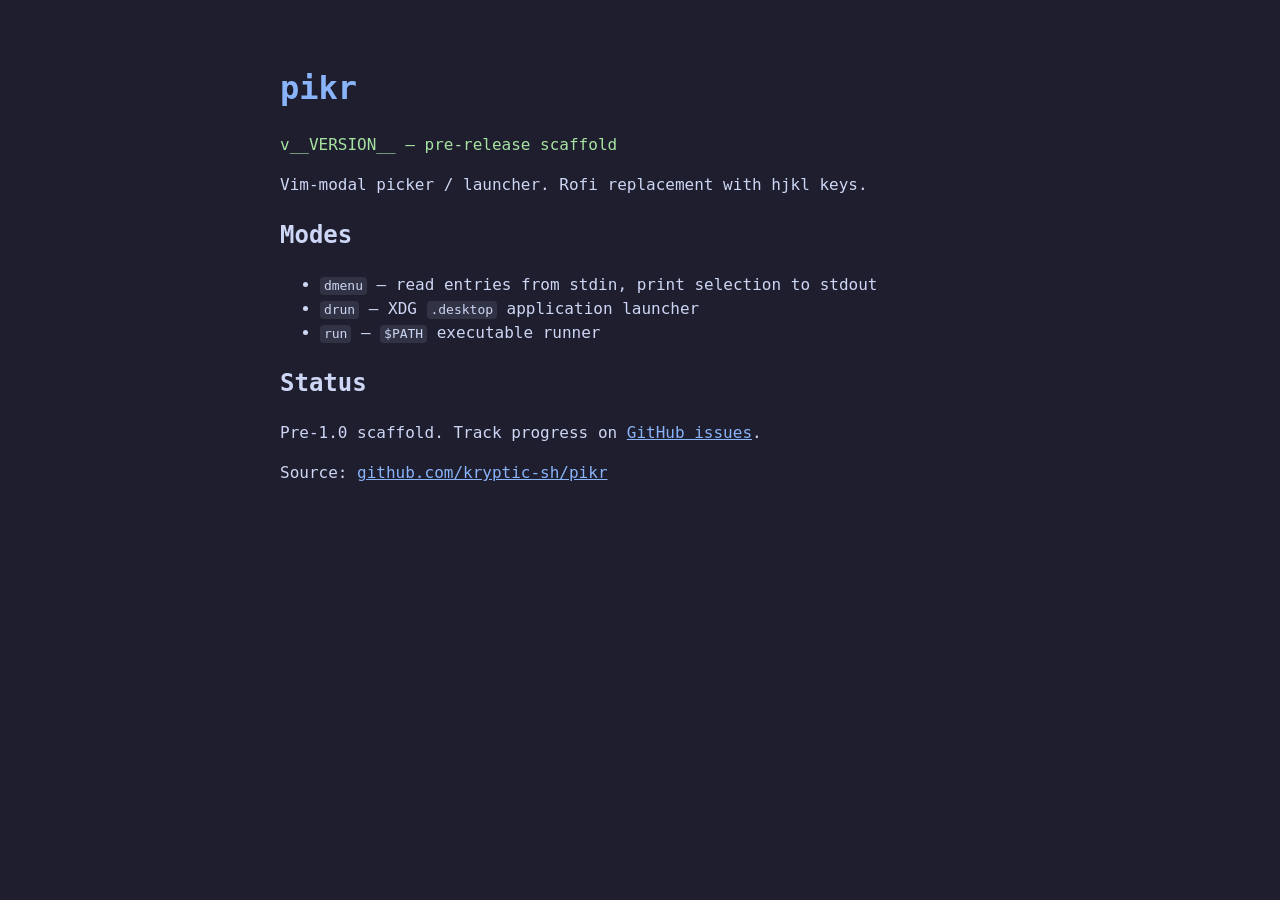
==== web/index.html @ 417a2e1d "ci: port hodl workflows to pikr Mirror the canonical kryptic-sh CI pattern (hodl / inbx / sqeel).  -" ====
<!doctype html>
<html lang="en">
  <head>
    <meta charset="utf-8" />
    <meta name="viewport" content="width=device-width,initial-scale=1" />
    <title>pikr — vim-modal rofi replacement</title>
    <meta
      name="description"
      content="pikr — vim-modal picker / launcher. Rofi replacement with hjkl keys. Wayland + X11."
    />
    <style>
      body {
        font-family:
          ui-monospace, SFMono-Regular, Menlo, Monaco, Consolas, monospace;
        max-width: 720px;
        margin: 4rem auto;
        padding: 0 1rem;
        line-height: 1.5;
        color: #cdd6f4;
        background: #1e1e2e;
      }
      a {
        color: #89b4fa;
      }
      code,
      pre {
        background: #313244;
        padding: 0.1em 0.3em;
        border-radius: 4px;
      }
      pre {
        padding: 1em;
        overflow-x: auto;
      }
      h1 {
        color: #89b4fa;
      }
      .badge {
        color: #a6e3a1;
      }
    </style>
  </head>
  <body>
    <h1>pikr</h1>
    <p class="badge">v__VERSION__ — pre-release scaffold</p>
    <p>Vim-modal picker / launcher. Rofi replacement with hjkl keys.</p>
    <h2>Modes</h2>
    <ul>
      <li><code>dmenu</code> — read entries from stdin, print selection to stdout</li>
      <li><code>drun</code> — XDG <code>.desktop</code> application launcher</li>
      <li><code>run</code> — <code>$PATH</code> executable runner</li>
    </ul>
    <h2>Status</h2>
    <p>
      Pre-1.0 scaffold. Track progress on
      <a href="https://github.com/kryptic-sh/pikr/issues">GitHub issues</a>.
    </p>
    <p>
      Source: <a href="https://github.com/kryptic-sh/pikr">github.com/kryptic-sh/pikr</a>
    </p>
  </body>
</html>
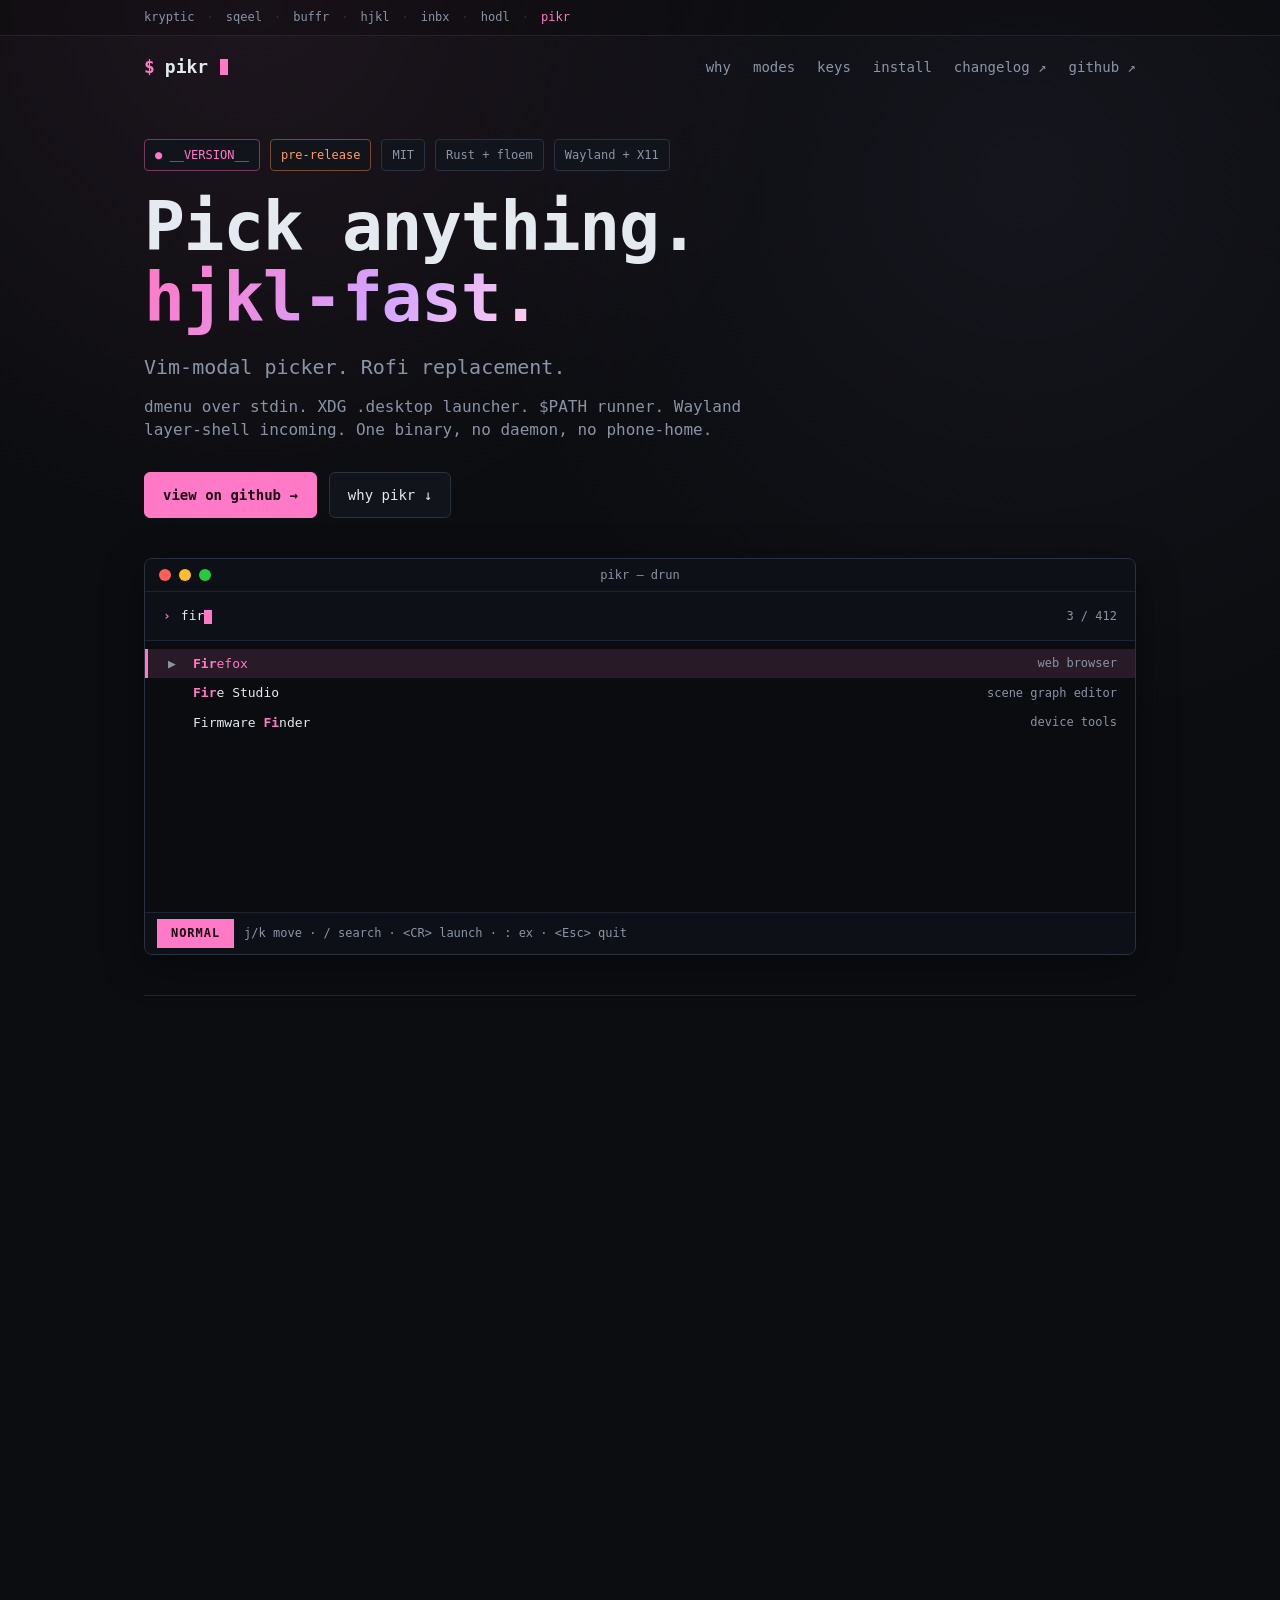
==== commit c3346314: "feat(web): full marketing site Replace minimal stub with the full kryptic-sh project-site shape (mat" ====
--- a/web/index.html
+++ b/web/index.html
@@ -3,60 +3,1123 @@
   <head>
     <meta charset="utf-8" />
     <meta name="viewport" content="width=device-width,initial-scale=1" />
-    <title>pikr — vim-modal rofi replacement</title>
+    <meta name="theme-color" content="#ff79c6" />
+    <title>pikr — vim-modal picker / launcher. Rofi replacement in Rust.</title>
     <meta
       name="description"
-      content="pikr — vim-modal picker / launcher. Rofi replacement with hjkl keys. Wayland + X11."
+      content="pikr — vim-modal picker / launcher. Rofi replacement with hjkl keys. dmenu, XDG .desktop launcher, $PATH runner. Wayland + X11. Floem-rendered. Single binary, no daemon, no telemetry."
     />
+    <meta
+      name="keywords"
+      content="pikr, picker, launcher, rofi, rofi replacement, dmenu, drun, wayland, layer-shell, x11, vim, modal, hjkl, rust, floem, kryptic"
+    />
+    <link rel="canonical" href="https://pikr.kryptic.sh/" />
+    <meta name="robots" content="index, follow" />
+    <meta property="og:title" content="pikr — vim-modal picker / launcher" />
+    <meta
+      property="og:description"
+      content="Rofi replacement with hjkl keys. dmenu, XDG .desktop launcher, $PATH runner. Wayland + X11. Single binary."
+    />
+    <meta property="og:type" content="website" />
+    <meta property="og:url" content="https://pikr.kryptic.sh/" />
+    <meta property="og:site_name" content="pikr" />
+    <meta property="og:image" content="https://pikr.kryptic.sh/og-image.png" />
+    <meta property="og:image:width" content="1200" />
+    <meta property="og:image:height" content="630" />
+    <meta
+      property="og:image:alt"
+      content="pikr — vim-modal picker / launcher. Rust + floem."
+    />
+    <meta name="twitter:card" content="summary_large_image" />
+    <meta name="twitter:title" content="pikr — vim-modal picker / launcher" />
+    <meta
+      name="twitter:description"
+      content="Rofi replacement with hjkl keys. Wayland + X11. Rust + floem."
+    />
+    <meta name="twitter:image" content="https://pikr.kryptic.sh/og-image.png" />
+    <link rel="icon" type="image/svg+xml" href="favicon.svg" />
+    <link rel="alternate icon" type="image/x-icon" href="favicon.ico" />
+    <link rel="apple-touch-icon" href="apple-touch-icon.png" />
+    <link rel="manifest" href="manifest.json" />
+    <script type="application/ld+json">
+      {
+        "@context": "https://schema.org",
+        "@type": "SoftwareApplication",
+        "name": "pikr",
+        "description": "Vim-modal picker / launcher. Rofi replacement with hjkl keys. dmenu, XDG .desktop launcher, $PATH runner. Wayland + X11.",
+        "url": "https://pikr.kryptic.sh/",
+        "applicationCategory": "DeveloperApplication",
+        "operatingSystem": "Linux",
+        "programmingLanguage": "Rust",
+        "license": "https://opensource.org/licenses/MIT",
+        "codeRepository": "https://github.com/kryptic-sh/pikr",
+        "offers": {
+          "@type": "Offer",
+          "price": "0",
+          "priceCurrency": "USD"
+        }
+      }
+    </script>
+    <!-- Google tag (gtag.js) -->
+    <script>
+      (function () {
+        var loaded = false;
+        function loadGA() {
+          if (loaded) return;
+          loaded = true;
+          var s = document.createElement('script');
+          s.async = true;
+          s.src = 'https://www.googletagmanager.com/gtag/js?id=G-1CWEH6CWX8';
+          document.head.appendChild(s);
+          window.dataLayer = window.dataLayer || [];
+          function gtag() {
+            dataLayer.push(arguments);
+          }
+          gtag('js', new Date());
+          gtag('config', 'G-1CWEH6CWX8');
+        }
+        ['pointerdown', 'keydown', 'scroll', 'touchstart'].forEach(
+          function (e) {
+            window.addEventListener(e, loadGA, { once: true, passive: true });
+          }
+        );
+        setTimeout(loadGA, 8000);
+      })();
+    </script>
     <style>
+      :root {
+        --bg: #0b0d10;
+        --bg-alt: #11141a;
+        --panel: #141820;
+        --border: #1f2530;
+        --border-strong: #2a3240;
+        --fg: #e5e9f0;
+        --fg-dim: #8b95a7;
+        --fg-muted: #8a93a4;
+        --accent: #ff79c6;
+        --accent-hover: #ff9cd4;
+        --accent-dim: #7a3a60;
+        --accent-ink: #1a0613;
+        --green: #7ee787;
+        --orange: #ff9e64;
+        --purple: #bb9af7;
+        --blue: #7aa2f7;
+        --red: #f7768e;
+        --yellow: #e0af68;
+        --teal: #73daca;
+        --mono:
+          'Hack', 'JetBrains Mono', 'DejaVu Sans Mono', 'Liberation Mono',
+          monospace;
+        --sans:
+          'Hack', 'JetBrains Mono', 'DejaVu Sans Mono', 'Liberation Mono',
+          monospace;
+      }
+      * {
+        box-sizing: border-box;
+      }
+      html,
       body {
-        font-family:
-          ui-monospace, SFMono-Regular, Menlo, Monaco, Consolas, monospace;
-        max-width: 720px;
-        margin: 4rem auto;
-        padding: 0 1rem;
+        margin: 0;
+        padding: 0;
+      }
+      body {
+        background: var(--bg);
+        color: var(--fg);
+        font-family: var(--sans);
+        font-size: 16px;
+        line-height: 1.6;
+        -webkit-font-smoothing: antialiased;
+        background-image:
+          radial-gradient(
+            circle at 20% 0%,
+            rgba(255, 121, 198, 0.08),
+            transparent 40%
+          ),
+          radial-gradient(
+            circle at 80% 20%,
+            rgba(187, 154, 247, 0.06),
+            transparent 45%
+          );
+      }
+      @media (min-width: 900px) {
+        body {
+          background-attachment: fixed;
+        }
+      }
+      a {
+        color: var(--accent);
+        text-decoration: none;
+      }
+      a:hover {
+        text-decoration: underline;
+      }
+      code,
+      pre,
+      .mono {
+        font-family: var(--mono);
         line-height: 1.5;
-        color: #cdd6f4;
-        background: #1e1e2e;
-      }
-      a {
-        color: #89b4fa;
-      }
-      code,
-      pre {
-        background: #313244;
-        padding: 0.1em 0.3em;
+      }
+
+      .wrap {
+        max-width: 1040px;
+        margin: 0 auto;
+        padding: 0 24px;
+      }
+
+      .siblings {
+        border-bottom: 1px solid var(--border);
+        background: rgba(0, 0, 0, 0.2);
+      }
+      .siblings-inner {
+        max-width: 1040px;
+        margin: 0 auto;
+        padding: 8px 24px;
+        display: flex;
+        flex-wrap: wrap;
+        gap: 8px 12px;
+        font-family: var(--mono);
+        font-size: 12px;
+        color: var(--fg-muted);
+        align-items: center;
+      }
+      .siblings-inner a {
+        color: var(--fg-muted);
+      }
+      .siblings-inner a:hover {
+        color: var(--accent);
+        text-decoration: none;
+      }
+      .siblings-inner .current {
+        color: var(--accent);
+      }
+      .siblings-inner .sep {
+        color: var(--border-strong);
+      }
+      @media (max-width: 560px) {
+        .siblings-inner {
+          gap: 6px 14px;
+          justify-content: center;
+        }
+        .siblings-inner .sep {
+          display: none;
+        }
+      }
+
+      nav.top {
+        display: flex;
+        align-items: center;
+        justify-content: space-between;
+        padding: 20px 24px;
+        max-width: 1040px;
+        margin: 0 auto;
+      }
+      .brand {
+        display: flex;
+        align-items: center;
+        gap: 10px;
+        font-family: var(--mono);
+        font-weight: 700;
+        font-size: 18px;
+        line-height: 1;
+      }
+      .brand .prompt {
+        color: var(--accent);
+      }
+      .brand .cursor {
+        display: inline-block;
+        width: 8px;
+        height: 16px;
+        background: var(--accent);
+        vertical-align: middle;
+        margin-left: 2px;
+        animation: blink 1s steps(1) infinite;
+      }
+      @keyframes blink {
+        50% {
+          opacity: 0;
+        }
+      }
+      nav.top .links {
+        display: flex;
+        gap: 22px;
+        font-size: 14px;
+        color: var(--fg-dim);
+        font-family: var(--mono);
+      }
+      nav.top .links a {
+        color: var(--fg-dim);
+      }
+      nav.top .links a:hover {
+        color: var(--accent);
+        text-decoration: none;
+      }
+      @media (max-width: 560px) {
+        nav.top {
+          flex-wrap: wrap;
+          gap: 12px 16px;
+          padding: 16px 20px;
+          justify-content: center;
+        }
+        nav.top .brand {
+          width: 100%;
+          justify-content: center;
+        }
+        nav.top .links {
+          gap: 14px;
+          flex-wrap: wrap;
+          justify-content: center;
+          width: 100%;
+        }
+      }
+
+      header.hero {
+        padding: 24px 0 40px;
+      }
+      h1 {
+        font-size: clamp(40px, 6vw, 68px);
+        line-height: 1.05;
+        margin: 0 0 20px;
+        font-weight: 700;
+        letter-spacing: -0.02em;
+      }
+      h1 .grad {
+        background: linear-gradient(
+          120deg,
+          var(--accent) 0%,
+          #d4a3ff 60%,
+          #ffd1ec 100%
+        );
+        -webkit-background-clip: text;
+        background-clip: text;
+        color: transparent;
+      }
+      .tagline {
+        font-size: 20px;
+        line-height: 1.4;
+        color: var(--fg-dim);
+        margin: 0 0 14px;
+        max-width: 640px;
+      }
+      .badges {
+        margin-top: 16px;
+        margin-bottom: 20px;
+        display: flex;
+        gap: 10px;
+        flex-wrap: wrap;
+      }
+      .badge {
+        font-family: var(--mono);
+        font-size: 12px;
+        line-height: 1;
+        padding: 9px 10px;
+        border: 1px solid var(--border-strong);
         border-radius: 4px;
-      }
-      pre {
-        padding: 1em;
+        color: var(--fg-dim);
+        background: var(--bg-alt);
+      }
+      .badge.live {
+        color: var(--accent);
+        border-color: var(--accent-dim);
+      }
+      .badge.warn {
+        color: var(--orange);
+        border-color: #7a4a2a;
+      }
+
+      .cta {
+        margin-top: 30px;
+        display: flex;
+        gap: 12px;
+        flex-wrap: wrap;
+      }
+      .btn {
+        font-family: var(--mono);
+        font-size: 14px;
+        font-weight: 500;
+        padding: 11px 18px;
+        border-radius: 6px;
+        border: 1px solid var(--border-strong);
+        color: var(--fg);
+        background: var(--bg-alt);
+        cursor: pointer;
+        transition: all 0.15s;
+        display: inline-flex;
+        align-items: center;
+        gap: 8px;
+      }
+      .btn:hover {
+        border-color: var(--accent);
+        color: var(--accent);
+        text-decoration: none;
+        transform: translateY(-1px);
+      }
+      .btn.primary {
+        background: var(--accent);
+        color: var(--accent-ink);
+        border-color: var(--accent);
+        font-weight: 700;
+      }
+      .btn.primary:hover {
+        background: var(--accent-hover);
+        color: var(--accent-ink);
+        border-color: var(--accent-hover);
+      }
+
+      /* picker mock */
+      .term {
+        background: var(--panel);
+        border: 1px solid var(--border-strong);
+        border-radius: 8px;
+        overflow: hidden;
+        box-shadow:
+          0 10px 40px rgba(0, 0, 0, 0.4),
+          0 0 0 1px rgba(255, 255, 255, 0.02) inset;
+        margin: 40px 0 0;
+      }
+      .term .chrome {
+        position: relative;
+        display: flex;
+        align-items: center;
+        gap: 8px;
+        padding: 10px 14px;
+        background: #0d1016;
+        border-bottom: 1px solid var(--border);
+      }
+      .term .chrome .dot {
+        width: 12px;
+        height: 12px;
+        border-radius: 50%;
+      }
+      .term .chrome .dot.r {
+        background: #ff5f56;
+      }
+      .term .chrome .dot.y {
+        background: #ffbd2e;
+      }
+      .term .chrome .dot.g {
+        background: #27c93f;
+      }
+      .term .titlebar {
+        position: absolute;
+        left: 50%;
+        transform: translateX(-50%);
+        font-family: var(--mono);
+        font-size: 12px;
+        color: var(--fg-muted);
+        pointer-events: none;
+      }
+      .term pre .ok {
+        color: var(--accent);
+      }
+      .term pre .cm {
+        color: var(--fg-muted);
+        font-style: italic;
+      }
+      .install-note {
+        color: var(--fg-muted);
+        margin: 0 0 20px;
+      }
+      .install-sample {
+        margin-top: 20px;
+      }
+      .install-code {
+        margin: 0;
+        padding: 14px 16px;
+        font-size: 13px;
+        line-height: 1.6;
         overflow-x: auto;
-      }
-      h1 {
-        color: #89b4fa;
-      }
-      .badge {
-        color: #a6e3a1;
+        color: var(--fg);
+        font-family: var(--mono);
+      }
+      .term .screen {
+        background: #0a0c10;
+        color: #d6e0ee;
+        padding: 0;
+        font-family: var(--mono);
+        font-size: 13px;
+        line-height: 1.5;
+        min-height: 320px;
+      }
+      .picker-input {
+        display: flex;
+        align-items: center;
+        gap: 10px;
+        padding: 14px 18px;
+        border-bottom: 1px solid var(--border);
+        background: #0d1016;
+      }
+      .picker-input .prompt {
+        color: var(--accent);
+        font-weight: 700;
+      }
+      .picker-input .query {
+        color: var(--fg);
+        flex: 1;
+      }
+      .picker-input .cur {
+        display: inline-block;
+        width: 8px;
+        height: 14px;
+        background: var(--accent);
+        vertical-align: middle;
+        animation: blink 1s steps(1) infinite;
+      }
+      .picker-input .count {
+        color: var(--fg-muted);
+        font-size: 12px;
+      }
+      .picker-list {
+        padding: 8px 0 0;
+      }
+      .picker-row {
+        display: flex;
+        align-items: center;
+        gap: 12px;
+        padding: 5px 18px;
+        color: var(--fg);
+      }
+      .picker-row.sel {
+        background: rgba(255, 121, 198, 0.12);
+        border-left: 3px solid var(--accent);
+        padding-left: 15px;
+        color: var(--accent);
+      }
+      .picker-row .icon {
+        color: var(--fg-muted);
+        width: 18px;
+        text-align: center;
+      }
+      .picker-row .name .hl {
+        color: var(--accent);
+        font-weight: 700;
+      }
+      .picker-row .desc {
+        color: var(--fg-muted);
+        font-size: 12px;
+        margin-left: auto;
+      }
+      .term .statusbar {
+        display: flex;
+        align-items: center;
+        gap: 10px;
+        padding: 6px 12px;
+        background: #0d1016;
+        border-top: 1px solid var(--border);
+        font-family: var(--mono);
+        font-size: 12px;
+        color: var(--fg-dim);
+      }
+      .mode-badge {
+        background: var(--accent);
+        color: var(--accent-ink);
+        font-weight: 700;
+        padding: 5px 14px;
+        letter-spacing: 0.08em;
+      }
+
+      section {
+        padding: 64px 0;
+        border-top: 1px solid var(--border);
+        content-visibility: auto;
+        contain-intrinsic-size: 1px 800px;
+      }
+      section h2 {
+        font-family: var(--mono);
+        font-size: 14px;
+        text-transform: uppercase;
+        letter-spacing: 0.15em;
+        color: var(--fg-muted);
+        margin: 0 0 8px;
+        font-weight: 500;
+      }
+      section h2::before {
+        content: '## ';
+        color: var(--accent);
+      }
+      section h3 {
+        font-size: 28px;
+        line-height: 1.25;
+        margin: 0 0 28px;
+        font-weight: 700;
+        letter-spacing: -0.01em;
+      }
+
+      .grid {
+        display: grid;
+        grid-template-columns: repeat(auto-fit, minmax(280px, 1fr));
+        gap: 1px;
+        background: var(--border);
+        border: 1px solid var(--border);
+        border-radius: 8px;
+        overflow: hidden;
+      }
+      .feat {
+        background: var(--bg-alt);
+        padding: 24px;
+      }
+      .feat .icon {
+        font-family: var(--mono);
+        font-size: 11px;
+        color: var(--accent);
+        margin-bottom: 10px;
+        letter-spacing: 0.1em;
+      }
+      .feat h4 {
+        margin: 0 0 6px;
+        font-size: 17px;
+        font-weight: 600;
+      }
+      .feat p {
+        margin: 0;
+        color: var(--fg-dim);
+        font-size: 14.5px;
+        line-height: 1.55;
+      }
+
+      .modes {
+        display: grid;
+        grid-template-columns: repeat(auto-fit, minmax(280px, 1fr));
+        gap: 12px;
+      }
+      .mode {
+        background: var(--bg-alt);
+        border: 1px solid var(--border);
+        border-left: 3px solid var(--accent);
+        border-radius: 6px;
+        padding: 16px 18px;
+      }
+      .mode .sym {
+        font-family: var(--mono);
+        font-size: 11px;
+        color: var(--fg-muted);
+        letter-spacing: 0.1em;
+        text-transform: uppercase;
+      }
+      .mode .name {
+        font-family: var(--mono);
+        font-size: 17px;
+        font-weight: 700;
+        color: var(--accent);
+        margin: 4px 0 8px;
+      }
+      .mode .meta {
+        font-size: 13.5px;
+        color: var(--fg-dim);
+        line-height: 1.5;
+      }
+      .mode code {
+        color: var(--fg);
+        background: var(--panel);
+        padding: 1px 5px;
+        border-radius: 3px;
+        font-size: 12px;
+      }
+
+      .keys {
+        display: grid;
+        grid-template-columns: repeat(auto-fit, minmax(240px, 1fr));
+        gap: 12px;
+      }
+      .key-row {
+        display: flex;
+        align-items: center;
+        justify-content: space-between;
+        padding: 10px 14px;
+        background: var(--bg-alt);
+        border: 1px solid var(--border);
+        border-radius: 6px;
+        font-size: 14px;
+      }
+      .key-row span {
+        color: var(--fg-dim);
+      }
+      kbd {
+        font-family: var(--mono);
+        font-size: 12px;
+        padding: 2px 7px;
+        background: var(--panel);
+        border: 1px solid var(--border-strong);
+        border-bottom-width: 2px;
+        border-radius: 4px;
+        color: var(--accent);
+      }
+
+      .status-card {
+        background: var(--panel);
+        border: 1px solid var(--border-strong);
+        border-left: 3px solid var(--orange);
+        border-radius: 6px;
+        padding: 18px 22px;
+        color: var(--fg-dim);
+      }
+      .status-card strong {
+        color: var(--orange);
+        font-family: var(--mono);
+      }
+
+      .group-label {
+        font-family: var(--mono);
+        font-size: 11px;
+        color: var(--fg-muted);
+        text-transform: uppercase;
+        letter-spacing: 0.15em;
+        margin: 24px 0 10px;
+      }
+      .group-label:first-child {
+        margin-top: 0;
+      }
+
+      footer {
+        padding: 40px 0 60px;
+        border-top: 1px solid var(--border);
+        color: var(--fg-muted);
+        font-family: var(--mono);
+        font-size: 13px;
+      }
+      .footer-inner {
+        display: flex;
+        justify-content: space-between;
+        flex-wrap: wrap;
+        gap: 16px;
+      }
+      footer a {
+        color: var(--fg-dim);
+      }
+
+      ::selection {
+        background: var(--accent);
+        color: var(--accent-ink);
       }
     </style>
   </head>
   <body>
-    <h1>pikr</h1>
-    <p class="badge">v__VERSION__ — pre-release scaffold</p>
-    <p>Vim-modal picker / launcher. Rofi replacement with hjkl keys.</p>
-    <h2>Modes</h2>
-    <ul>
-      <li><code>dmenu</code> — read entries from stdin, print selection to stdout</li>
-      <li><code>drun</code> — XDG <code>.desktop</code> application launcher</li>
-      <li><code>run</code> — <code>$PATH</code> executable runner</li>
-    </ul>
-    <h2>Status</h2>
-    <p>
-      Pre-1.0 scaffold. Track progress on
-      <a href="https://github.com/kryptic-sh/pikr/issues">GitHub issues</a>.
-    </p>
-    <p>
-      Source: <a href="https://github.com/kryptic-sh/pikr">github.com/kryptic-sh/pikr</a>
-    </p>
+    <nav class="siblings">
+      <div class="siblings-inner">
+        <a href="https://www.kryptic.sh/">kryptic</a>
+        <span class="sep">·</span>
+        <a href="https://sqeel.kryptic.sh/">sqeel</a>
+        <span class="sep">·</span>
+        <a href="https://buffr.kryptic.sh/">buffr</a>
+        <span class="sep">·</span>
+        <a href="https://hjkl.kryptic.sh/">hjkl</a>
+        <span class="sep">·</span>
+        <a href="https://inbx.kryptic.sh/">inbx</a>
+        <span class="sep">·</span>
+        <a href="https://hodl.kryptic.sh/">hodl</a>
+        <span class="sep">·</span>
+        <span class="current">pikr</span>
+      </div>
+    </nav>
+
+    <nav class="top">
+      <div class="brand">
+        <span class="prompt">$</span> pikr<span class="cursor"></span>
+      </div>
+      <div class="links">
+        <a href="#why">why</a>
+        <a href="#modes">modes</a>
+        <a href="#keys">keys</a>
+        <a href="#install">install</a>
+        <a
+          href="https://github.com/kryptic-sh/pikr/blob/main/CHANGELOG.md"
+          target="_blank"
+          rel="noopener"
+          >changelog ↗</a
+        >
+        <a
+          href="https://github.com/kryptic-sh/pikr"
+          target="_blank"
+          rel="noopener"
+          >github ↗</a
+        >
+      </div>
+    </nav>
+
+    <main class="wrap">
+      <header class="hero">
+        <div class="badges">
+          <span class="badge live">● __VERSION__</span>
+          <span class="badge warn">pre-release</span>
+          <span class="badge">MIT</span>
+          <span class="badge">Rust + floem</span>
+          <span class="badge">Wayland + X11</span>
+        </div>
+        <h1>
+          Pick anything.<br />
+          <span class="grad">hjkl-fast.</span>
+        </h1>
+        <p class="tagline">Vim-modal picker. Rofi replacement.</p>
+        <p class="tagline" style="color: var(--fg-muted); font-size: 16px">
+          dmenu over stdin. XDG <code>.desktop</code> launcher.
+          <code>$PATH</code> runner. Wayland layer-shell incoming. One binary,
+          no daemon, no phone-home.
+        </p>
+
+        <div class="cta">
+          <a
+            class="btn primary"
+            href="https://github.com/kryptic-sh/pikr"
+            target="_blank"
+            rel="noopener"
+            >view on github →</a
+          >
+          <a class="btn" href="#why">why pikr ↓</a>
+        </div>
+
+        <div class="term">
+          <div class="chrome">
+            <span class="dot r"></span><span class="dot y"></span
+            ><span class="dot g"></span>
+            <div class="titlebar">pikr — drun</div>
+          </div>
+          <div class="screen">
+            <div class="picker-input">
+              <span class="prompt">›</span>
+              <span class="query">fir<span class="cur"></span></span>
+              <span class="count">3 / 412</span>
+            </div>
+            <div class="picker-list">
+              <div class="picker-row sel">
+                <span class="icon">▶</span>
+                <span class="name"><span class="hl">Fir</span>efox</span>
+                <span class="desc">web browser</span>
+              </div>
+              <div class="picker-row">
+                <span class="icon"></span>
+                <span class="name"
+                  ><span class="hl">Fir</span>e Studio</span
+                >
+                <span class="desc">scene graph editor</span>
+              </div>
+              <div class="picker-row">
+                <span class="icon"></span>
+                <span class="name">Firmware <span class="hl">Fi</span>nder</span>
+                <span class="desc">device tools</span>
+              </div>
+            </div>
+          </div>
+          <div class="statusbar">
+            <span class="mode-badge">NORMAL</span>
+            <span
+              >j/k move · / search · &lt;CR&gt; launch · : ex · &lt;Esc&gt;
+              quit</span
+            >
+          </div>
+        </div>
+      </header>
+
+      <section id="why">
+        <h2>why</h2>
+        <h3>A launcher shaped like a vim picker.</h3>
+        <div class="grid">
+          <div class="feat">
+            <div class="icon">01 — KEYS</div>
+            <h4>Vim-modal navigation</h4>
+            <p>
+              Normal/Insert split. <kbd>j</kbd>/<kbd>k</kbd> move. <kbd>gg</kbd>/<kbd
+                >G</kbd
+              >
+              snap. <kbd>Ctrl-d</kbd>/<kbd>Ctrl-u</kbd> half-page. <kbd>/</kbd>
+              search. <kbd>:</kbd> ex command. Count prefixes work — <kbd>5j</kbd>
+              jumps five rows.
+            </p>
+          </div>
+          <div class="feat">
+            <div class="icon">02 — FUZZY</div>
+            <h4>nucleo matcher</h4>
+            <p>
+              The same fuzzy matcher Helix ships. Match positions highlight
+              inline so you can see why a row scored where it did.
+            </p>
+          </div>
+          <div class="feat">
+            <div class="icon">03 — MODES</div>
+            <h4>dmenu / drun / run</h4>
+            <p>
+              Three modes day one, behind a single <code>Mode</code> trait. Pipe
+              stdin and consume stdout; or launch a desktop app; or exec from
+              <code>$PATH</code>. Switch live with <kbd>:drun</kbd>.
+            </p>
+          </div>
+          <div class="feat">
+            <div class="icon">04 — RENDER</div>
+            <h4>floem + winit fork</h4>
+            <p>
+              Built on
+              <a
+                href="https://crates.io/crates/floem"
+                target="_blank"
+                rel="noopener"
+                >floem</a
+              >
+              (vello GPU render, reactive views). Wayland layer-shell support
+              lands through a winit fork — proper overlay, exclusive zone,
+              keyboard capture. Upstream PR planned.
+            </p>
+          </div>
+          <div class="feat">
+            <div class="icon">05 — SINGLE BIN</div>
+            <h4>No daemon. No state.</h4>
+            <p>
+              Cold-start picker, exit on accept. No background service. Config
+              is pure TOML, never auto-written, in-memory defaults when absent.
+            </p>
+          </div>
+          <div class="feat">
+            <div class="icon">06 — WAYLAND + X11</div>
+            <h4>Native, not wrapped</h4>
+            <p>
+              No GTK, no Qt, no Electron. wlroots-style layer-shell on Wayland;
+              override-redirect window on X11. Same binary, same UX.
+            </p>
+          </div>
+          <div class="feat">
+            <div class="icon">07 — STDIN</div>
+            <h4>Pipe anything</h4>
+            <p>
+              <code>echo "$(ls)" | pikr --dmenu</code> picks a line. Stdout is
+              clean — wire pikr into shell pipelines the way you'd wire fzf.
+            </p>
+          </div>
+          <div class="feat">
+            <div class="icon">08 — DETACHED</div>
+            <h4>Launches don't leak</h4>
+            <p>
+              Spawned processes are detached (setsid + double-fork). pikr's exit
+              doesn't kill the launched app; the launched app doesn't capture
+              pikr's file descriptors.
+            </p>
+          </div>
+          <div class="feat">
+            <div class="icon">09 — PRIVACY</div>
+            <h4>Zero telemetry</h4>
+            <p>
+              No analytics, no update pings, no usage stats. No network I/O in
+              the core binary. Local config, local defaults.
+            </p>
+          </div>
+        </div>
+      </section>
+
+      <section id="modes">
+        <h2>modes</h2>
+        <h3>Three sources of selectable rows, one keymap.</h3>
+        <p style="color: var(--fg-muted); margin: 0 0 24px">
+          Modes implement a single <code>Mode</code> trait:
+          <code>entries() -&gt; Vec&lt;Entry&gt;</code> +
+          <code>select(&amp;Entry)</code>. Picker state, key dispatch, matcher,
+          and UI are mode-agnostic. Plugin host (WASM / dyn) is tracked as a
+          followup.
+        </p>
+
+        <div class="modes">
+          <div class="mode">
+            <div class="sym">--dmenu / -d</div>
+            <div class="name">dmenu</div>
+            <div class="meta">
+              Read newline-separated entries from stdin, print the accepted
+              selection to stdout. Drop-in for shell pipelines. Compatible with
+              rofi's <code>-dmenu</code> flag.
+            </div>
+          </div>
+          <div class="mode">
+            <div class="sym">--show drun</div>
+            <div class="name">drun</div>
+            <div class="meta">
+              Scan <code>$XDG_DATA_DIRS/applications/*.desktop</code>, honor
+              <code>Hidden</code> / <code>NoDisplay</code>, parse
+              <code>Exec=</code> per the freedesktop spec. Launch detached.
+            </div>
+          </div>
+          <div class="mode">
+            <div class="sym">--show run</div>
+            <div class="name">run</div>
+            <div class="meta">
+              Walk <code>$PATH</code>, dedupe executable names, exec the
+              selection in a fresh process group. No shell interpolation of
+              untrusted input.
+            </div>
+          </div>
+        </div>
+      </section>
+
+      <section id="keys">
+        <h2>keys</h2>
+        <h3>The bindings you already know.</h3>
+        <p style="color: var(--fg-muted); margin: 0 0 24px">
+          Two modes, vim semantics. Normal is the default — typing
+          <kbd>i</kbd> enters Insert (free-form text into the query).
+          <kbd>Esc</kbd> returns to Normal.
+        </p>
+
+        <div class="group-label">normal mode · navigation</div>
+        <div class="keys">
+          <div class="key-row">
+            <kbd>j</kbd> / <kbd>k</kbd>
+            <span>move down / up</span>
+          </div>
+          <div class="key-row">
+            <kbd>gg</kbd> / <kbd>G</kbd>
+            <span>top / bottom</span>
+          </div>
+          <div class="key-row">
+            <kbd>Ctrl-d</kbd> / <kbd>Ctrl-u</kbd>
+            <span>half-page down / up</span>
+          </div>
+          <div class="key-row">
+            <kbd>5j</kbd>
+            <span>count prefix · jump 5 rows</span>
+          </div>
+        </div>
+
+        <div class="group-label">normal mode · action</div>
+        <div class="keys">
+          <div class="key-row">
+            <kbd>i</kbd>
+            <span>enter insert mode</span>
+          </div>
+          <div class="key-row">
+            <kbd>/</kbd>
+            <span>start search</span>
+          </div>
+          <div class="key-row">
+            <kbd>:</kbd>
+            <span>ex command line</span>
+          </div>
+          <div class="key-row">
+            <kbd>Enter</kbd>
+            <span>accept selection</span>
+          </div>
+          <div class="key-row">
+            <kbd>Esc</kbd>
+            <span>cancel</span>
+          </div>
+        </div>
+
+        <div class="group-label">ex commands</div>
+        <div class="keys">
+          <div class="key-row">
+            <kbd>:dmenu</kbd>
+            <span>switch to dmenu mode</span>
+          </div>
+          <div class="key-row">
+            <kbd>:drun</kbd>
+            <span>switch to drun mode</span>
+          </div>
+          <div class="key-row">
+            <kbd>:run</kbd>
+            <span>switch to run mode</span>
+          </div>
+          <div class="key-row">
+            <kbd>:q</kbd>
+            <span>quit</span>
+          </div>
+        </div>
+      </section>
+
+      <section id="install">
+        <h2>install</h2>
+        <h3>
+          Prebuilt binaries on every release; Homebrew tap for macOS; AUR for
+          Arch; Alpine .apk; build from source anywhere else.
+        </h3>
+        <div class="status-card">
+          <strong>STATUS</strong> · pikr is pre-1.0 and v0.1.0 has not shipped
+          yet. CI builds the matrix below on every <code>v*</code> tag — the
+          first release will land once Epic 1 (CI/packaging templates) and
+          Epic 3 (UI + keymap) close. Track progress on
+          <a
+            href="https://github.com/kryptic-sh/pikr/issues"
+            target="_blank"
+            rel="noopener"
+            >GitHub issues</a
+          >.
+        </div>
+        <p class="install-note" style="margin-top: 20px">
+          Each tagged release will ship x86_64 + aarch64 Linux (glibc 2.28),
+          Alpine .apk, Windows MSVC, and macOS (Intel + Apple Silicon) binaries
+          with SHA-256 sidecars. macOS via Homebrew tap. Arch via AUR.
+        </p>
+        <div class="cta">
+          <a
+            class="btn primary"
+            href="https://github.com/kryptic-sh/pikr/releases"
+            target="_blank"
+            rel="noopener"
+            >releases →</a
+          >
+          <a
+            class="btn"
+            href="https://github.com/kryptic-sh/homebrew-tap"
+            target="_blank"
+            rel="noopener"
+            >Homebrew (kryptic-sh/tap) ↗</a
+          >
+          <a
+            class="btn"
+            href="https://github.com/kryptic-sh/pikr"
+            target="_blank"
+            rel="noopener"
+            >source on github ↗</a
+          >
+        </div>
+        <div class="term install-sample">
+          <div class="chrome">
+            <span class="dot r"></span><span class="dot y"></span
+            ><span class="dot g"></span>
+            <div class="titlebar">pikr — Arch Linux (AUR)</div>
+          </div>
+          <pre class="install-code"><span class="ok">$</span> yay -S pikr-bin
+<span class="ok">$</span> paru -S pikr-bin
+<span class="ok">$</span> pikr</pre>
+        </div>
+        <div class="term install-sample">
+          <div class="chrome">
+            <span class="dot r"></span><span class="dot y"></span
+            ><span class="dot g"></span>
+            <div class="titlebar">pikr — macOS (Homebrew)</div>
+          </div>
+          <pre
+            class="install-code"
+          ><span class="ok">$</span> brew install kryptic-sh/tap/pikr
+<span class="ok">$</span> pikr</pre>
+        </div>
+        <div class="term install-sample">
+          <div class="chrome">
+            <span class="dot r"></span><span class="dot y"></span
+            ><span class="dot g"></span>
+            <div class="titlebar">pikr — Alpine Linux</div>
+          </div>
+          <pre
+            class="install-code"
+          ><span class="ok">$</span> <span class="cm"># download .apk from releases page, then:</span>
+<span class="ok">$</span> apk add --allow-untrusted pikr-*.apk
+<span class="ok">$</span> pikr</pre>
+        </div>
+        <div class="term install-sample">
+          <div class="chrome">
+            <span class="dot r"></span><span class="dot y"></span
+            ><span class="dot g"></span>
+            <div class="titlebar">pikr — from source</div>
+          </div>
+          <pre
+            class="install-code"
+          ><span class="ok">$</span> git clone https://github.com/kryptic-sh/pikr
+<span class="ok">$</span> cd pikr
+<span class="ok">$</span> cargo build --release
+
+<span class="cm"># binary in target/release/pikr</span></pre>
+        </div>
+      </section>
+    </main>
+
+    <footer>
+      <div class="wrap footer-inner">
+        <div>pikr · MIT · built in Rust</div>
+        <div>
+          <a href="https://github.com/kryptic-sh/pikr">github</a>
+        </div>
+      </div>
+    </footer>
   </body>
 </html>
